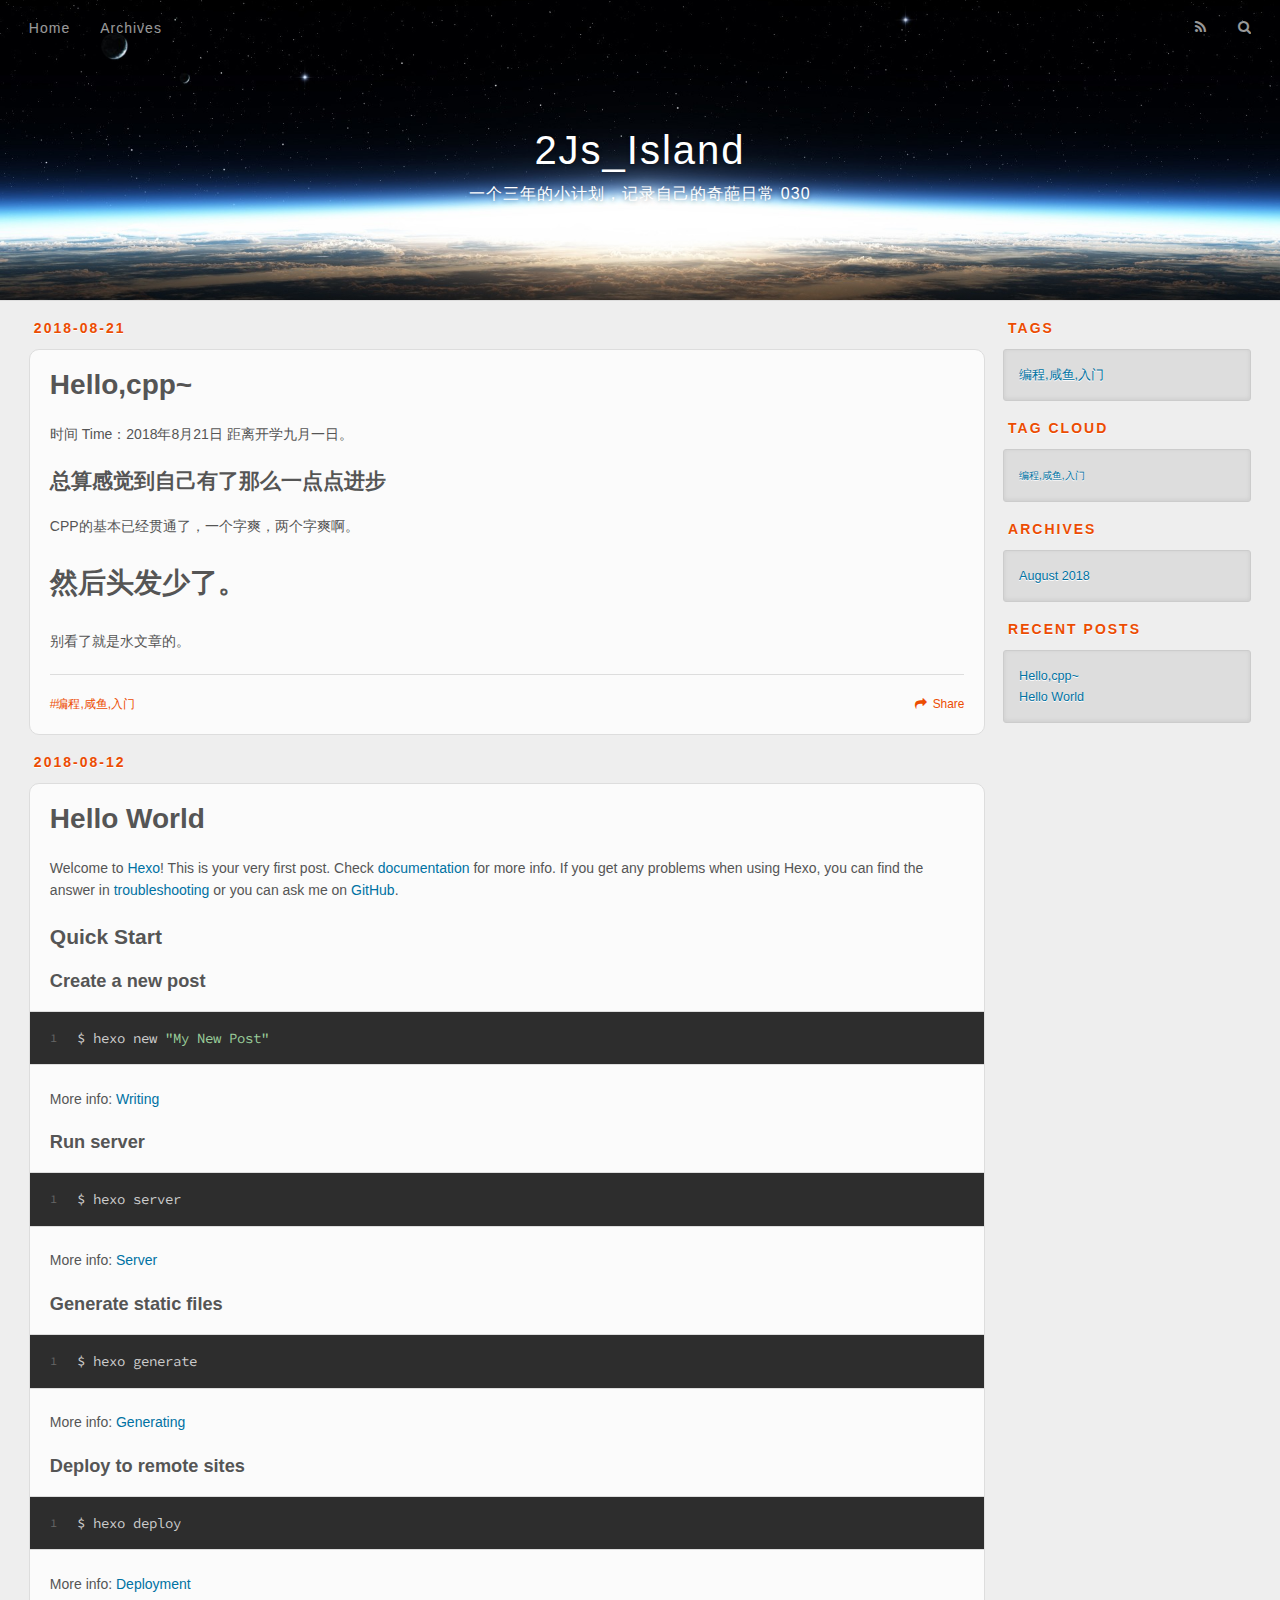
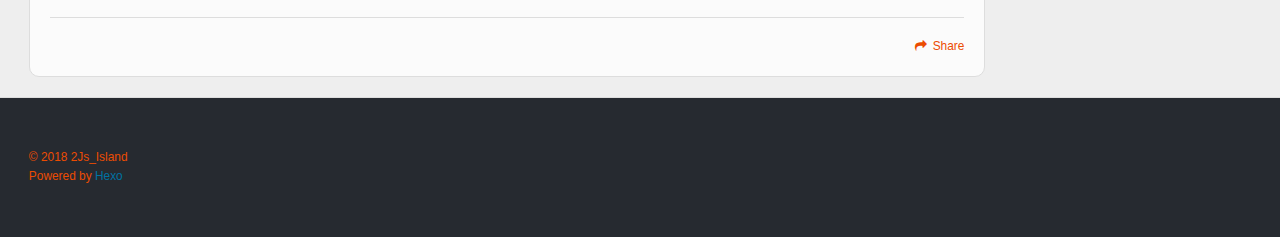
==== index.html @ c55bf6e2 "Site updated: 2018-08-21 17:06:09" ====
<!DOCTYPE html>
<html>
<head>
  <meta charset="utf-8">
  

  
  <title>2Js_Island</title>
  <meta name="viewport" content="width=device-width, initial-scale=1, maximum-scale=1">
  <meta name="description" content="2Js_Island 三年作死的小计划，及记录生活给生活加点料。">
<meta name="keywords" content="2Js_Island">
<meta property="og:type" content="website">
<meta property="og:title" content="2Js_Island">
<meta property="og:url" content="https://tdsoc2002.github.io/index.html">
<meta property="og:site_name" content="2Js_Island">
<meta property="og:description" content="2Js_Island 三年作死的小计划，及记录生活给生活加点料。">
<meta property="og:locale" content="zh-Hans">
<meta name="twitter:card" content="summary">
<meta name="twitter:title" content="2Js_Island">
<meta name="twitter:description" content="2Js_Island 三年作死的小计划，及记录生活给生活加点料。">
  
    <link rel="alternate" href="/atom.xml" title="2Js_Island" type="application/atom+xml">
  
  
    <link rel="icon" href="/favicon.png">
  
  
    <link href="//fonts.googleapis.com/css?family=Source+Code+Pro" rel="stylesheet" type="text/css">
  
  <link rel="stylesheet" href="/css/style.css">
</head>

<body>
  <div id="container">
    <div id="wrap">
      <header id="header">
  <div id="banner"></div>
  <div id="header-outer" class="outer">
    <div id="header-title" class="inner">
      <h1 id="logo-wrap">
        <a href="/" id="logo">2Js_Island</a>
      </h1>
      
        <h2 id="subtitle-wrap">
          <a href="/" id="subtitle">一个三年的小计划，记录自己的奇葩日常 030</a>
        </h2>
      
    </div>
    <div id="header-inner" class="inner">
      <nav id="main-nav">
        <a id="main-nav-toggle" class="nav-icon"></a>
        
          <a class="main-nav-link" href="/">Home</a>
        
          <a class="main-nav-link" href="/archives">Archives</a>
        
      </nav>
      <nav id="sub-nav">
        
          <a id="nav-rss-link" class="nav-icon" href="/atom.xml" title="RSS Feed"></a>
        
        <a id="nav-search-btn" class="nav-icon" title="Search"></a>
      </nav>
      <div id="search-form-wrap">
        <form action="//google.com/search" method="get" accept-charset="UTF-8" class="search-form"><input type="search" name="q" class="search-form-input" placeholder="Search"><button type="submit" class="search-form-submit">&#xF002;</button><input type="hidden" name="sitesearch" value="https://tdsoc2002.github.io"></form>
      </div>
    </div>
  </div>
</header>
      <div class="outer">
        <section id="main">
  
    <article id="post-hello-cpp" class="article article-type-post" itemscope itemprop="blogPost">
  <div class="article-meta">
    <a href="/2018/08/21/hello-cpp/" class="article-date">
  <time datetime="2018-08-21T08:49:57.000Z" itemprop="datePublished">2018-08-21</time>
</a>
    
  </div>
  <div class="article-inner">
    
    
      <header class="article-header">
        
  
    <h1 itemprop="name">
      <a class="article-title" href="/2018/08/21/hello-cpp/">Hello,cpp~</a>
    </h1>
  

      </header>
    
    <div class="article-entry" itemprop="articleBody">
      
        <p>时间 Time：2018年8月21日 距离开学九月一日。</p>
<h2 id="总算感觉到自己有了那么一点点进步"><a href="#总算感觉到自己有了那么一点点进步" class="headerlink" title="总算感觉到自己有了那么一点点进步"></a>总算感觉到自己有了那么一点点进步</h2><p>CPP的基本已经贯通了，一个字爽，两个字爽啊。</p>
<h1 id="然后头发少了。"><a href="#然后头发少了。" class="headerlink" title="然后头发少了。"></a>然后头发少了。</h1><p>别看了就是水文章的。</p>

      
    </div>
    <footer class="article-footer">
      <a data-url="https://tdsoc2002.github.io/2018/08/21/hello-cpp/" data-id="cjl3hinru00003wudzntj3egu" class="article-share-link">Share</a>
      
      
  <ul class="article-tag-list"><li class="article-tag-list-item"><a class="article-tag-list-link" href="/tags/编程-咸鱼-入门/">编程,咸鱼,入门</a></li></ul>

    </footer>
  </div>
  
</article>


  
    <article id="post-hello-world" class="article article-type-post" itemscope itemprop="blogPost">
  <div class="article-meta">
    <a href="/2018/08/12/hello-world/" class="article-date">
  <time datetime="2018-08-12T12:50:34.390Z" itemprop="datePublished">2018-08-12</time>
</a>
    
  </div>
  <div class="article-inner">
    
    
      <header class="article-header">
        
  
    <h1 itemprop="name">
      <a class="article-title" href="/2018/08/12/hello-world/">Hello World</a>
    </h1>
  

      </header>
    
    <div class="article-entry" itemprop="articleBody">
      
        <p>Welcome to <a href="https://hexo.io/" target="_blank" rel="noopener">Hexo</a>! This is your very first post. Check <a href="https://hexo.io/docs/" target="_blank" rel="noopener">documentation</a> for more info. If you get any problems when using Hexo, you can find the answer in <a href="https://hexo.io/docs/troubleshooting.html" target="_blank" rel="noopener">troubleshooting</a> or you can ask me on <a href="https://github.com/hexojs/hexo/issues" target="_blank" rel="noopener">GitHub</a>.</p>
<h2 id="Quick-Start"><a href="#Quick-Start" class="headerlink" title="Quick Start"></a>Quick Start</h2><h3 id="Create-a-new-post"><a href="#Create-a-new-post" class="headerlink" title="Create a new post"></a>Create a new post</h3><figure class="highlight bash"><table><tr><td class="gutter"><pre><span class="line">1</span><br></pre></td><td class="code"><pre><span class="line">$ hexo new <span class="string">"My New Post"</span></span><br></pre></td></tr></table></figure>
<p>More info: <a href="https://hexo.io/docs/writing.html" target="_blank" rel="noopener">Writing</a></p>
<h3 id="Run-server"><a href="#Run-server" class="headerlink" title="Run server"></a>Run server</h3><figure class="highlight bash"><table><tr><td class="gutter"><pre><span class="line">1</span><br></pre></td><td class="code"><pre><span class="line">$ hexo server</span><br></pre></td></tr></table></figure>
<p>More info: <a href="https://hexo.io/docs/server.html" target="_blank" rel="noopener">Server</a></p>
<h3 id="Generate-static-files"><a href="#Generate-static-files" class="headerlink" title="Generate static files"></a>Generate static files</h3><figure class="highlight bash"><table><tr><td class="gutter"><pre><span class="line">1</span><br></pre></td><td class="code"><pre><span class="line">$ hexo generate</span><br></pre></td></tr></table></figure>
<p>More info: <a href="https://hexo.io/docs/generating.html" target="_blank" rel="noopener">Generating</a></p>
<h3 id="Deploy-to-remote-sites"><a href="#Deploy-to-remote-sites" class="headerlink" title="Deploy to remote sites"></a>Deploy to remote sites</h3><figure class="highlight bash"><table><tr><td class="gutter"><pre><span class="line">1</span><br></pre></td><td class="code"><pre><span class="line">$ hexo deploy</span><br></pre></td></tr></table></figure>
<p>More info: <a href="https://hexo.io/docs/deployment.html" target="_blank" rel="noopener">Deployment</a></p>

      
    </div>
    <footer class="article-footer">
      <a data-url="https://tdsoc2002.github.io/2018/08/12/hello-world/" data-id="cjl3hinry00013wud9s8lfgpf" class="article-share-link">Share</a>
      
      
    </footer>
  </div>
  
</article>


  


</section>
        
          <aside id="sidebar">
  
    

  
    
  <div class="widget-wrap">
    <h3 class="widget-title">Tags</h3>
    <div class="widget">
      <ul class="tag-list"><li class="tag-list-item"><a class="tag-list-link" href="/tags/编程-咸鱼-入门/">编程,咸鱼,入门</a></li></ul>
    </div>
  </div>


  
    
  <div class="widget-wrap">
    <h3 class="widget-title">Tag Cloud</h3>
    <div class="widget tagcloud">
      <a href="/tags/编程-咸鱼-入门/" style="font-size: 10px;">编程,咸鱼,入门</a>
    </div>
  </div>

  
    
  <div class="widget-wrap">
    <h3 class="widget-title">Archives</h3>
    <div class="widget">
      <ul class="archive-list"><li class="archive-list-item"><a class="archive-list-link" href="/archives/2018/08/">August 2018</a></li></ul>
    </div>
  </div>


  
    
  <div class="widget-wrap">
    <h3 class="widget-title">Recent Posts</h3>
    <div class="widget">
      <ul>
        
          <li>
            <a href="/2018/08/21/hello-cpp/">Hello,cpp~</a>
          </li>
        
          <li>
            <a href="/2018/08/12/hello-world/">Hello World</a>
          </li>
        
      </ul>
    </div>
  </div>

  
</aside>
        
      </div>
      <footer id="footer">
  
  <div class="outer">
    <div id="footer-info" class="inner">
      &copy; 2018 2Js_Island<br>
      Powered by <a href="http://hexo.io/" target="_blank">Hexo</a>
    </div>
  </div>
</footer>
    </div>
    <nav id="mobile-nav">
  
    <a href="/" class="mobile-nav-link">Home</a>
  
    <a href="/archives" class="mobile-nav-link">Archives</a>
  
</nav>
    

<script src="//ajax.googleapis.com/ajax/libs/jquery/2.0.3/jquery.min.js"></script>


  <link rel="stylesheet" href="/fancybox/jquery.fancybox.css">
  <script src="/fancybox/jquery.fancybox.pack.js"></script>


<script src="/js/script.js"></script>



  </div>
</body>
</html>
---- css/style.css ----
body {
  width: 100%;
}
body:before,
body:after {
  content: "";
  display: table;
}
body:after {
  clear: both;
}
html,
body,
div,
span,
applet,
object,
iframe,
h1,
h2,
h3,
h4,
h5,
h6,
p,
blockquote,
pre,
a,
abbr,
acronym,
address,
big,
cite,
code,
del,
dfn,
em,
img,
ins,
kbd,
q,
s,
samp,
small,
strike,
strong,
sub,
sup,
tt,
var,
dl,
dt,
dd,
ol,
ul,
li,
fieldset,
form,
label,
legend,
table,
caption,
tbody,
tfoot,
thead,
tr,
th,
td {
  margin: 0;
  padding: 0;
  border: 0;
  outline: 0;
  font-weight: inherit;
  font-style: inherit;
  font-family: inherit;
  font-size: 100%;
  vertical-align: baseline;
}
body {
  line-height: 1;
  color: #000;
  background: #fff;
}
ol,
ul {
  list-style: none;
}
table {
  border-collapse: separate;
  border-spacing: 0;
  vertical-align: middle;
}
caption,
th,
td {
  text-align: left;
  font-weight: normal;
  vertical-align: middle;
}
a img {
  border: none;
}
input,
button {
  margin: 0;
  padding: 0;
}
input::-moz-focus-inner,
button::-moz-focus-inner {
  border: 0;
  padding: 0;
}
@font-face {
  font-family: FontAwesome;
  font-style: normal;
  font-weight: normal;
  src: url("fonts/fontawesome-webfont.eot?v=#4.0.3");
  src: url("fonts/fontawesome-webfont.eot?#iefix&v=#4.0.3") format("embedded-opentype"), url("fonts/fontawesome-webfont.woff?v=#4.0.3") format("woff"), url("fonts/fontawesome-webfont.ttf?v=#4.0.3") format("truetype"), url("fonts/fontawesome-webfont.svg#fontawesomeregular?v=#4.0.3") format("svg");
}
html,
body,
#container {
  height: 100%;
}
body {
  background: #eee;
  font: 14px -apple-system, BlinkMacSystemFont, "Segoe UI", "Roboto", "Oxygen", "Ubuntu", "Cantarell", "Fira Sans", "Droid Sans", "Helvetica Neue", sans-serif;
  -webkit-text-size-adjust: 100%;
}
.outer {
  max-width: 1420px;
  margin: 0 auto;
  padding: 0 20px;
}
.outer:before,
.outer:after {
  content: "";
  display: table;
}
.outer:after {
  clear: both;
}
.inner {
  display: inline;
  float: left;
  width: 98.57142857142858%;
  margin: 0 0.714285714285714%;
}
.left,
.alignleft {
  float: left;
}
.right,
.alignright {
  float: right;
}
.clear {
  clear: both;
}
#container {
  position: relative;
}
.mobile-nav-on {
  overflow: hidden;
}
#wrap {
  height: 100%;
  width: 100%;
  position: absolute;
  top: 0;
  left: 0;
  -webkit-transition: 0.2s ease-out;
  -moz-transition: 0.2s ease-out;
  -ms-transition: 0.2s ease-out;
  transition: 0.2s ease-out;
  z-index: 1;
  background: #eee;
}
.mobile-nav-on #wrap {
  left: 280px;
}
@media screen and (min-width: 768px) {
  #main {
    display: inline;
    float: left;
    width: 77.14285714285715%;
    margin: 0 0.714285714285714%;
  }
}
.article-date,
.article-category-link,
.archive-year,
.widget-title {
  text-decoration: none;
  text-transform: uppercase;
  letter-spacing: 2px;
  color: #ec4c02;
  margin-bottom: 1em;
  margin-left: 5px;
  line-height: 1em;
  text-shadow: 0 1px #fff;
  font-weight: bold;
}
.article-inner,
.archive-article-inner {
  background: #fbfbfb;
/*box-shadow: 1px 2px 3px #ddd*/
  border: 1px solid #ddd;
  border-radius: 10px;
}
.article-entry h1,
.widget h1 {
  font-size: 2em;
}
.article-entry h2,
.widget h2 {
  font-size: 1.5em;
}
.article-entry h3,
.widget h3 {
  font-size: 1.3em;
}
.article-entry h4,
.widget h4 {
  font-size: 1.2em;
}
.article-entry h5,
.widget h5 {
  font-size: 1em;
}
.article-entry h6,
.widget h6 {
  font-size: 1em;
  color: #ec4c02;
}
.article-entry hr,
.widget hr {
  border: 1px dashed #ddd;
}
.article-entry strong,
.widget strong {
  font-weight: bold;
}
.article-entry em,
.widget em,
.article-entry cite,
.widget cite {
  font-style: italic;
}
.article-entry sup,
.widget sup,
.article-entry sub,
.widget sub {
  font-size: 0.75em;
  line-height: 0;
  position: relative;
  vertical-align: baseline;
}
.article-entry sup,
.widget sup {
  top: -0.5em;
}
.article-entry sub,
.widget sub {
  bottom: -0.2em;
}
.article-entry small,
.widget small {
  font-size: 0.85em;
}
.article-entry acronym,
.widget acronym,
.article-entry abbr,
.widget abbr {
  border-bottom: 1px dotted;
}
.article-entry ul,
.widget ul,
.article-entry ol,
.widget ol,
.article-entry dl,
.widget dl {
  margin: 0 20px;
  line-height: 1.6em;
}
.article-entry ul ul,
.widget ul ul,
.article-entry ol ul,
.widget ol ul,
.article-entry ul ol,
.widget ul ol,
.article-entry ol ol,
.widget ol ol {
  margin-top: 0;
  margin-bottom: 0;
}
.article-entry ul,
.widget ul {
  list-style: disc;
}
.article-entry ol,
.widget ol {
  list-style: decimal;
}
.article-entry dt,
.widget dt {
  font-weight: bold;
}
#header {
  height: 300px;
  position: relative;
  border-bottom: 1px solid #ddd;
}
#header:before,
#header:after {
  content: "";
  position: absolute;
  left: 0;
  right: 0;
  height: 40px;
}
#header:before {
  top: 0;
  background: -webkit-linear-gradient(rgba(0,0,0,0.2), transparent);
  background: -moz-linear-gradient(rgba(0,0,0,0.2), transparent);
  background: -ms-linear-gradient(rgba(0,0,0,0.2), transparent);
  background: linear-gradient(rgba(0,0,0,0.2), transparent);
}
#header:after {
  bottom: 0;
  background: -webkit-linear-gradient(transparent, rgba(0,0,0,0.2));
  background: -moz-linear-gradient(transparent, rgba(0,0,0,0.2));
  background: -ms-linear-gradient(transparent, rgba(0,0,0,0.2));
  background: linear-gradient(transparent, rgba(0,0,0,0.2));
}
#header-outer {
  height: 100%;
  position: relative;
}
#header-inner {
  position: relative;
  overflow: hidden;
}
#banner {
  position: absolute;
  top: 0;
  left: 0;
  width: 100%;
  height: 100%;
  background: url("images/banner.jpg") center #000;
  -webkit-background-size: cover;
  -moz-background-size: cover;
  background-size: cover;
  z-index: -1;
}
#header-title {
  text-align: center;
  height: 40px;
  position: absolute;
  top: 50%;
  left: 0;
  margin-top: -20px;
}
#logo,
#subtitle {
  text-decoration: none;
  color: #fff;
  font-weight: 300;
  text-shadow: 0 1px 4px rgba(0,0,0,0.3);
}
#logo {
  font-size: 40px;
  line-height: 40px;
  letter-spacing: 2px;
}
#subtitle {
  font-size: 16px;
  line-height: 16px;
  letter-spacing: 1px;
}
#subtitle-wrap {
  margin-top: 16px;
}
#main-nav {
  float: left;
  margin-left: -15px;
}
.nav-icon,
.main-nav-link {
  float: left;
  color: #fff;
  opacity: 0.6;
  text-decoration: none;
  text-shadow: 0 1px rgba(0,0,0,0.2);
  -webkit-transition: opacity 0.2s;
  -moz-transition: opacity 0.2s;
  -ms-transition: opacity 0.2s;
  transition: opacity 0.2s;
  display: block;
  padding: 20px 15px;
}
.nav-icon:hover,
.main-nav-link:hover {
  opacity: 1;
}
.nav-icon {
  font-family: FontAwesome;
  text-align: center;
  font-size: 14px;
  width: 14px;
  height: 14px;
  padding: 20px 15px;
  position: relative;
  cursor: pointer;
}
.main-nav-link {
  font-weight: 300;
  letter-spacing: 1px;
}
@media screen and (max-width: 479px) {
  .main-nav-link {
    display: none;
  }
}
#main-nav-toggle {
  display: none;
}
#main-nav-toggle:before {
  content: "\f0c9";
}
@media screen and (max-width: 479px) {
  #main-nav-toggle {
    display: block;
  }
}
#sub-nav {
  float: right;
  margin-right: -15px;
}
#nav-rss-link:before {
  content: "\f09e";
}
#nav-search-btn:before {
  content: "\f002";
}
#search-form-wrap {
  position: absolute;
  top: 15px;
  width: 150px;
  height: 30px;
  right: -150px;
  opacity: 0;
  -webkit-transition: 0.2s ease-out;
  -moz-transition: 0.2s ease-out;
  -ms-transition: 0.2s ease-out;
  transition: 0.2s ease-out;
}
#search-form-wrap.on {
  opacity: 1;
  right: 0;
}
@media screen and (max-width: 479px) {
  #search-form-wrap {
    width: 100%;
    right: -100%;
  }
}
.search-form {
  position: absolute;
  top: 0;
  left: 0;
  right: 0;
  background: #fff;
  padding: 5px 15px;
  border-radius: 15px;
  -webkit-box-shadow: 0 0 10px rgba(0,0,0,0.3);
  box-shadow: 0 0 10px rgba(0,0,0,0.3);
}
.search-form-input {
  border: none;
  background: none;
  color: #555;
  width: 100%;
  font: 13px -apple-system, BlinkMacSystemFont, "Segoe UI", "Roboto", "Oxygen", "Ubuntu", "Cantarell", "Fira Sans", "Droid Sans", "Helvetica Neue", sans-serif;
  outline: none;
}
.search-form-input::-webkit-search-results-decoration,
.search-form-input::-webkit-search-cancel-button {
  -webkit-appearance: none;
}
.search-form-submit {
  position: absolute;
  top: 50%;
  right: 10px;
  margin-top: -7px;
  font: 13px FontAwesome;
  border: none;
  background: none;
  color: #bbb;
  cursor: pointer;
}
.search-form-submit:hover,
.search-form-submit:focus {
  color: #777;
}
.article {
  margin: 20px 0;
}
.article-inner {
  overflow: hidden;
}
.article-meta:before,
.article-meta:after {
  content: "";
  display: table;
}
.article-meta:after {
  clear: both;
}
.article-date {
  float: left;
}
.article-category {
  float: left;
  line-height: 1em;
  color: #ccc;
  text-shadow: 0 1px #fff;
  margin-left: 8px;
}
.article-category:before {
  content: "\2022";
}
.article-category-link {
  margin: 0 12px 1em;
}
.article-header {
  padding: 20px 20px 0;
}
.article-title {
  text-decoration: none;
  font-size: 2em;
  font-weight: bold;
  color: #555;
  line-height: 1.1em;
  -webkit-transition: color 0.2s;
  -moz-transition: color 0.2s;
  -ms-transition: color 0.2s;
  transition: color 0.2s;
}
a.article-title:hover {
  color: #0072a3;
}
.article-entry {
  color: #555;
  padding: 0 20px;
}
.article-entry:before,
.article-entry:after {
  content: "";
  display: table;
}
.article-entry:after {
  clear: both;
}
.article-entry p,
.article-entry table {
  line-height: 1.6em;
  margin: 1.6em 0;
}
.article-entry h1,
.article-entry h2,
.article-entry h3,
.article-entry h4,
.article-entry h5,
.article-entry h6 {
  font-weight: bold;
}
.article-entry h1,
.article-entry h2,
.article-entry h3,
.article-entry h4,
.article-entry h5,
.article-entry h6 {
  line-height: 1.1em;
  margin: 1.1em 0;
}
.article-entry a {
  color: #0072a3;
  text-decoration: none;
}
.article-entry a:hover {
  text-decoration: underline;
}
.article-entry ul,
.article-entry ol,
.article-entry dl {
  margin-top: 1.6em;
  margin-bottom: 1.6em;
}
.article-entry img,
.article-entry video {
  max-width: 100%;
  height: auto;
  display: block;
  margin: auto;
}
.article-entry iframe {
  border: none;
}
.article-entry table {
  width: 100%;
  border-collapse: collapse;
  border-spacing: 0;
}
.article-entry th {
  font-weight: bold;
  border-bottom: 3px solid #ddd;
  padding-bottom: 0.5em;
}
.article-entry td {
  border-bottom: 1px solid #ddd;
  padding: 10px 0;
}
.article-entry blockquote {
  font-family: Georgia, "Times New Roman", serif;
  font-size: 1.4em;
  margin: 1.6em 20px;
  text-align: center;
}
.article-entry blockquote footer {
  font-size: 14px;
  margin: 1.6em 0;
  font-family: -apple-system, BlinkMacSystemFont, "Segoe UI", "Roboto", "Oxygen", "Ubuntu", "Cantarell", "Fira Sans", "Droid Sans", "Helvetica Neue", sans-serif;
}
.article-entry blockquote footer cite:before {
  content: "—";
  padding: 0 0.5em;
}
.article-entry .pullquote {
  text-align: left;
  width: 45%;
  margin: 0;
}
.article-entry .pullquote.left {
  margin-left: 0.5em;
  margin-right: 1em;
}
.article-entry .pullquote.right {
  margin-right: 0.5em;
  margin-left: 1em;
}
.article-entry .caption {
  color: #ec4c02;
  display: block;
  font-size: 0.9em;
  margin-top: 0.5em;
  position: relative;
  text-align: center;
}
.article-entry .video-container {
  position: relative;
  padding-top: 56.25%;
  height: 0;
  overflow: hidden;
}
.article-entry .video-container iframe,
.article-entry .video-container object,
.article-entry .video-container embed {
  position: absolute;
  top: 0;
  left: 0;
  width: 100%;
  height: 100%;
  margin-top: 0;
}
.article-more-link a {
  display: inline-block;
  line-height: 1em;
  padding: 6px 15px;
  border-radius: 15px;
  background: #eee;
  color: #ec4c02;
  text-shadow: 0 1px #fff;
  text-decoration: none;
}
.article-more-link a:hover {
  background: #0072a3;
  color: #fff;
  text-decoration: none;
  text-shadow: 0 1px #005b82;
}
.article-footer {
  font-size: 0.85em;
  line-height: 1.6em;
  border-top: 1px solid #ddd;
  padding-top: 1.6em;
  margin: 0 20px 20px;
}
.article-footer:before,
.article-footer:after {
  content: "";
  display: table;
}
.article-footer:after {
  clear: both;
}
.article-footer a {
  color: #ec4c02;
  text-decoration: none;
}
.article-footer a:hover {
  color: #555;
}
.article-tag-list-item {
  float: left;
  margin-right: 10px;
}
.article-tag-list-link:before {
  content: "#";
}
.article-comment-link {
  float: right;
}
.article-comment-link:before {
  content: "\f075";
  font-family: FontAwesome;
  padding-right: 8px;
}
.article-share-link {
  cursor: pointer;
  float: right;
  margin-left: 20px;
}
.article-share-link:before {
  content: "\f064";
  font-family: FontAwesome;
  padding-right: 6px;
}
#article-nav {
  position: relative;
}
#article-nav:before,
#article-nav:after {
  content: "";
  display: table;
}
#article-nav:after {
  clear: both;
}
@media screen and (min-width: 768px) {
  #article-nav {
    margin: 20px 0;
  }
  #article-nav:before {
    width: 8px;
    height: 8px;
    position: absolute;
    top: 50%;
    left: 50%;
    margin-top: -4px;
    margin-left: -4px;
    content: "";
    border-radius: 50%;
    background: #ddd;
    -webkit-box-shadow: 0 1px 2px #fff;
    box-shadow: 0 1px 2px #fff;
  }
}
.article-nav-link-wrap {
  text-decoration: none;
  text-shadow: 0 1px #fff;
  color: #ec4c02;
  -webkit-box-sizing: border-box;
  -moz-box-sizing: border-box;
  box-sizing: border-box;
  margin-top: 20px;
  text-align: center;
  display: block;
}
.article-nav-link-wrap:hover {
  color: #555;
}
@media screen and (min-width: 768px) {
  .article-nav-link-wrap {
    width: 50%;
    margin-top: 0;
  }
}
@media screen and (min-width: 768px) {
  #article-nav-newer {
    float: left;
    text-align: right;
    padding-right: 20px;
  }
}
@media screen and (min-width: 768px) {
  #article-nav-older {
    float: right;
    text-align: left;
    padding-left: 20px;
  }
}
.article-nav-caption {
  text-transform: uppercase;
  letter-spacing: 2px;
  color: #ddd;
  line-height: 1em;
  font-weight: bold;
}
#article-nav-newer .article-nav-caption {
  margin-right: -2px;
}
.article-nav-title {
  font-size: 0.85em;
  line-height: 1.6em;
  margin-top: 0.5em;
}
.article-share-box {
  position: absolute;
  display: none;
  background: #fff;
  -webkit-box-shadow: 1px 2px 10px rgba(0,0,0,0.2);
  box-shadow: 1px 2px 10px rgba(0,0,0,0.2);
  border-radius: 3px;
  margin-left: -145px;
  overflow: hidden;
  z-index: 1;
}
.article-share-box.on {
  display: block;
}
.article-share-input {
  width: 100%;
  background: none;
  -webkit-box-sizing: border-box;
  -moz-box-sizing: border-box;
  box-sizing: border-box;
  font: 14px -apple-system, BlinkMacSystemFont, "Segoe UI", "Roboto", "Oxygen", "Ubuntu", "Cantarell", "Fira Sans", "Droid Sans", "Helvetica Neue", sans-serif;
  padding: 0 15px;
  color: #555;
  outline: none;
  border: 1px solid #ddd;
  border-radius: 3px 3px 0 0;
  height: 36px;
  line-height: 36px;
}
.article-share-links {
  background: #eee;
}
.article-share-links:before,
.article-share-links:after {
  content: "";
  display: table;
}
.article-share-links:after {
  clear: both;
}
.article-share-twitter,
.article-share-facebook,
.article-share-pinterest,
.article-share-google {
  width: 50px;
  height: 36px;
  display: block;
  float: left;
  position: relative;
  color: #999;
  text-shadow: 0 1px #fff;
}
.article-share-twitter:before,
.article-share-facebook:before,
.article-share-pinterest:before,
.article-share-google:before {
  font-size: 20px;
  font-family: FontAwesome;
  width: 20px;
  height: 20px;
  position: absolute;
  top: 50%;
  left: 50%;
  margin-top: -10px;
  margin-left: -10px;
  text-align: center;
}
.article-share-twitter:hover,
.article-share-facebook:hover,
.article-share-pinterest:hover,
.article-share-google:hover {
  color: #fff;
}
.article-share-twitter:before {
  content: "\f099";
}
.article-share-twitter:hover {
  background: #00aced;
  text-shadow: 0 1px #008abe;
}
.article-share-facebook:before {
  content: "\f09a";
}
.article-share-facebook:hover {
  background: #3b5998;
  text-shadow: 0 1px #2f477a;
}
.article-share-pinterest:before {
  content: "\f0d2";
}
.article-share-pinterest:hover {
  background: #cb2027;
  text-shadow: 0 1px #a21a1f;
}
.article-share-google:before {
  content: "\f0d5";
}
.article-share-google:hover {
  background: #dd4b39;
  text-shadow: 0 1px #be3221;
}
.article-gallery {
  background: #000;
  position: relative;
}
.article-gallery-photos {
  position: relative;
  overflow: hidden;
}
.article-gallery-img {
  display: none;
  max-width: 100%;
}
.article-gallery-img:first-child {
  display: block;
}
.article-gallery-img.loaded {
  position: absolute;
  display: block;
}
.article-gallery-img img {
  display: block;
  max-width: 100%;
  margin: 0 auto;
}
#comments {
  background: #fff;
  -webkit-box-shadow: 1px 2px 3px #ddd;
  box-shadow: 1px 2px 3px #ddd;
  padding: 20px;
  border: 1px solid #ddd;
  border-radius: 3px;
  margin: 20px 0;
}
#comments a {
  color: #0072a3;
}
.archives-wrap {
  margin: 20px 0;
}
.archives:before,
.archives:after {
  content: "";
  display: table;
}
.archives:after {
  clear: both;
}
.archive-year-wrap {
  margin-bottom: 1em;
}
.archives {
  -webkit-column-gap: 10px;
  -moz-column-gap: 10px;
  column-gap: 10px;
}
@media screen and (min-width: 480px) and (max-width: 767px) {
  .archives {
    -webkit-column-count: 2;
    -moz-column-count: 2;
    column-count: 2;
  }
}
@media screen and (min-width: 768px) {
  .archives {
    -webkit-column-count: 3;
    -moz-column-count: 3;
    column-count: 3;
  }
}
.archive-article {
  -webkit-column-break-inside: avoid;
  page-break-inside: avoid;
  overflow: hidden;
  break-inside: avoid-column;
}
.archive-article-inner {
  padding: 10px;
  margin-bottom: 15px;
}
.archive-article-title {
  text-decoration: none;
  font-weight: bold;
  color: #555;
  -webkit-transition: color 0.2s;
  -moz-transition: color 0.2s;
  -ms-transition: color 0.2s;
  transition: color 0.2s;
  line-height: 1.6em;
}
.archive-article-title:hover {
  color: #0072a3;
}
.archive-article-footer {
  margin-top: 1em;
}
.archive-article-date {
  color: #ec4c02;
  text-decoration: none;
  font-size: 0.85em;
  line-height: 1em;
  margin-bottom: 0.5em;
  display: block;
}
#page-nav {
  margin: 20px auto;
  background: #fff;
  -webkit-box-shadow: 1px 2px 3px #ddd;
  box-shadow: 1px 2px 3px #ddd;
  border: 1px solid #ddd;
  border-radius: 3px;
  text-align: center;
  color: #ec4c02;
  overflow: hidden;
}
#page-nav:before,
#page-nav:after {
  content: "";
  display: table;
}
#page-nav:after {
  clear: both;
}
#page-nav a,
#page-nav span {
  padding: 10px 20px;
  line-height: 1;
  height: 2ex;
}
#page-nav a {
  color: #ec4c02;
  text-decoration: none;
}
#page-nav a:hover {
  background: #ec4c02;
  color: #fff;
}
#page-nav .prev {
  float: left;
}
#page-nav .next {
  float: right;
}
#page-nav .page-number {
  display: inline-block;
}
@media screen and (max-width: 479px) {
  #page-nav .page-number {
    display: none;
  }
}
#page-nav .current {
  color: #555;
  font-weight: bold;
}
#page-nav .space {
  color: #ddd;
}
#footer {
  background: #262a30;
  padding: 50px 0;
  border-top: 1px solid #ddd;
  color: #ec4c02;
}
#footer a {
  color: #0072a3;
  text-decoration: none;
}
#footer a:hover {
  text-decoration: underline;
}
#footer-info {
  line-height: 1.6em;
  font-size: 0.85em;
}
.article-entry pre,
.article-entry .highlight {
  background: #2d2d2d;
  margin: 0 -20px;
  padding: 15px 20px;
  border-style: solid;
  border-color: #ddd;
  border-width: 1px 0;
  overflow: auto;
  color: #ccc;
  line-height: 22.400000000000002px;
}
.article-entry .highlight .gutter pre,
.article-entry .gist .gist-file .gist-data .line-numbers {
  color: #666;
  font-size: 0.85em;
}
.article-entry pre,
.article-entry code {
  font-family: "Source Code Pro", Consolas, Monaco, Menlo, Consolas, monospace;
}
.article-entry code {
  background: #eee;
  text-shadow: 0 1px #fff;
  padding: 0 0.3em;
}
.article-entry pre code {
  background: none;
  text-shadow: none;
  padding: 0;
}
.article-entry .highlight pre {
  border: none;
  margin: 0;
  padding: 0;
}
.article-entry .highlight table {
  margin: 0;
  width: auto;
}
.article-entry .highlight td {
  border: none;
  padding: 0;
}
.article-entry .highlight figcaption {
  font-size: 0.85em;
  color: #999;
  line-height: 1em;
  margin-bottom: 1em;
}
.article-entry .highlight figcaption:before,
.article-entry .highlight figcaption:after {
  content: "";
  display: table;
}
.article-entry .highlight figcaption:after {
  clear: both;
}
.article-entry .highlight figcaption a {
  float: right;
}
.article-entry .highlight .gutter pre {
  text-align: right;
  padding-right: 20px;
}
.article-entry .highlight .line {
  height: 22.400000000000002px;
}
.article-entry .highlight .line.marked {
  background: #515151;
}
.article-entry .gist {
  margin: 0 -20px;
  border-style: solid;
  border-color: #ddd;
  border-width: 1px 0;
  background: #2d2d2d;
  padding: 15px 20px 15px 0;
}
.article-entry .gist .gist-file {
  border: none;
  font-family: "Source Code Pro", Consolas, Monaco, Menlo, Consolas, monospace;
  margin: 0;
}
.article-entry .gist .gist-file .gist-data {
  background: none;
  border: none;
}
.article-entry .gist .gist-file .gist-data .line-numbers {
  background: none;
  border: none;
  padding: 0 20px 0 0;
}
.article-entry .gist .gist-file .gist-data .line-data {
  padding: 0 !important;
}
.article-entry .gist .gist-file .highlight {
  margin: 0;
  padding: 0;
  border: none;
}
.article-entry .gist .gist-file .gist-meta {
  background: #2d2d2d;
  color: #999;
  font: 0.85em -apple-system, BlinkMacSystemFont, "Segoe UI", "Roboto", "Oxygen", "Ubuntu", "Cantarell", "Fira Sans", "Droid Sans", "Helvetica Neue", sans-serif;
  text-shadow: 0 0;
  padding: 0;
  margin-top: 1em;
  margin-left: 20px;
}
.article-entry .gist .gist-file .gist-meta a {
  color: #0072a3;
  font-weight: normal;
}
.article-entry .gist .gist-file .gist-meta a:hover {
  text-decoration: underline;
}
pre .comment,
pre .title {
  color: #999;
}
pre .variable,
pre .attribute,
pre .tag,
pre .regexp,
pre .ruby .constant,
pre .xml .tag .title,
pre .xml .pi,
pre .xml .doctype,
pre .html .doctype,
pre .css .id,
pre .css .class,
pre .css .pseudo {
  color: #f2777a;
}
pre .number,
pre .preprocessor,
pre .built_in,
pre .literal,
pre .params,
pre .constant {
  color: #f99157;
}
pre .class,
pre .ruby .class .title,
pre .css .rules .attribute {
  color: #9c9;
}
pre .string,
pre .value,
pre .inheritance,
pre .header,
pre .ruby .symbol,
pre .xml .cdata {
  color: #9c9;
}
pre .css .hexcolor {
  color: #6cc;
}
pre .function,
pre .python .decorator,
pre .python .title,
pre .ruby .function .title,
pre .ruby .title .keyword,
pre .perl .sub,
pre .javascript .title,
pre .coffeescript .title {
  color: #69c;
}
pre .keyword,
pre .javascript .function {
  color: #c9c;
}
@media screen and (max-width: 479px) {
  #mobile-nav {
    position: absolute;
    top: 0;
    left: 0;
    width: 280px;
    height: 100%;
    background: #191919;
    border-right: 1px solid #fff;
  }
}
@media screen and (max-width: 479px) {
  .mobile-nav-link {
    display: block;
    color: #ec4c02;
    text-decoration: none;
    padding: 15px 20px;
    font-weight: bold;
  }
  .mobile-nav-link:hover {
    color: #fff;
  }
}
@media screen and (min-width: 768px) {
  #sidebar {
    display: inline;
    float: left;
    width: 20%;
    margin: 0 0.714285714285714%;
  }
}
.widget-wrap {
  margin: 20px 0;
}
.widget {
  color: #777;
  text-shadow: 0 1px #fff;
  background: #ddd;
  -webkit-box-shadow: 0 -1px 4px #ccc inset;
  box-shadow: 0 -1px 4px #ccc inset;
  border: 1px solid #ccc;
  padding: 15px;
  border-radius: 3px;
}
.widget a {
  color: #0072a3;
  text-decoration: none;
}
.widget a:hover {
  text-decoration: underline;
}
.widget ul ul,
.widget ol ul,
.widget dl ul,
.widget ul ol,
.widget ol ol,
.widget dl ol,
.widget ul dl,
.widget ol dl,
.widget dl dl {
  margin-left: 15px;
  list-style: disc;
}
.widget {
  line-height: 1.6em;
  word-wrap: break-word;
  font-size: 0.9em;
}
.widget ul,
.widget ol {
  list-style: none;
  margin: 0;
}
.widget ul ul,
.widget ol ul,
.widget ul ol,
.widget ol ol {
  margin: 0 20px;
}
.widget ul ul,
.widget ol ul {
  list-style: disc;
}
.widget ul ol,
.widget ol ol {
  list-style: decimal;
}
.category-list-count,
.tag-list-count,
.archive-list-count {
  padding-left: 5px;
  color: #ec4c02;
  font-size: 0.85em;
}
.category-list-count:before,
.tag-list-count:before,
.archive-list-count:before {
  content: "(";
}
.category-list-count:after,
.tag-list-count:after,
.archive-list-count:after {
  content: ")";
}
.tagcloud a {
  margin-right: 5px;
  display: inline-block;
}
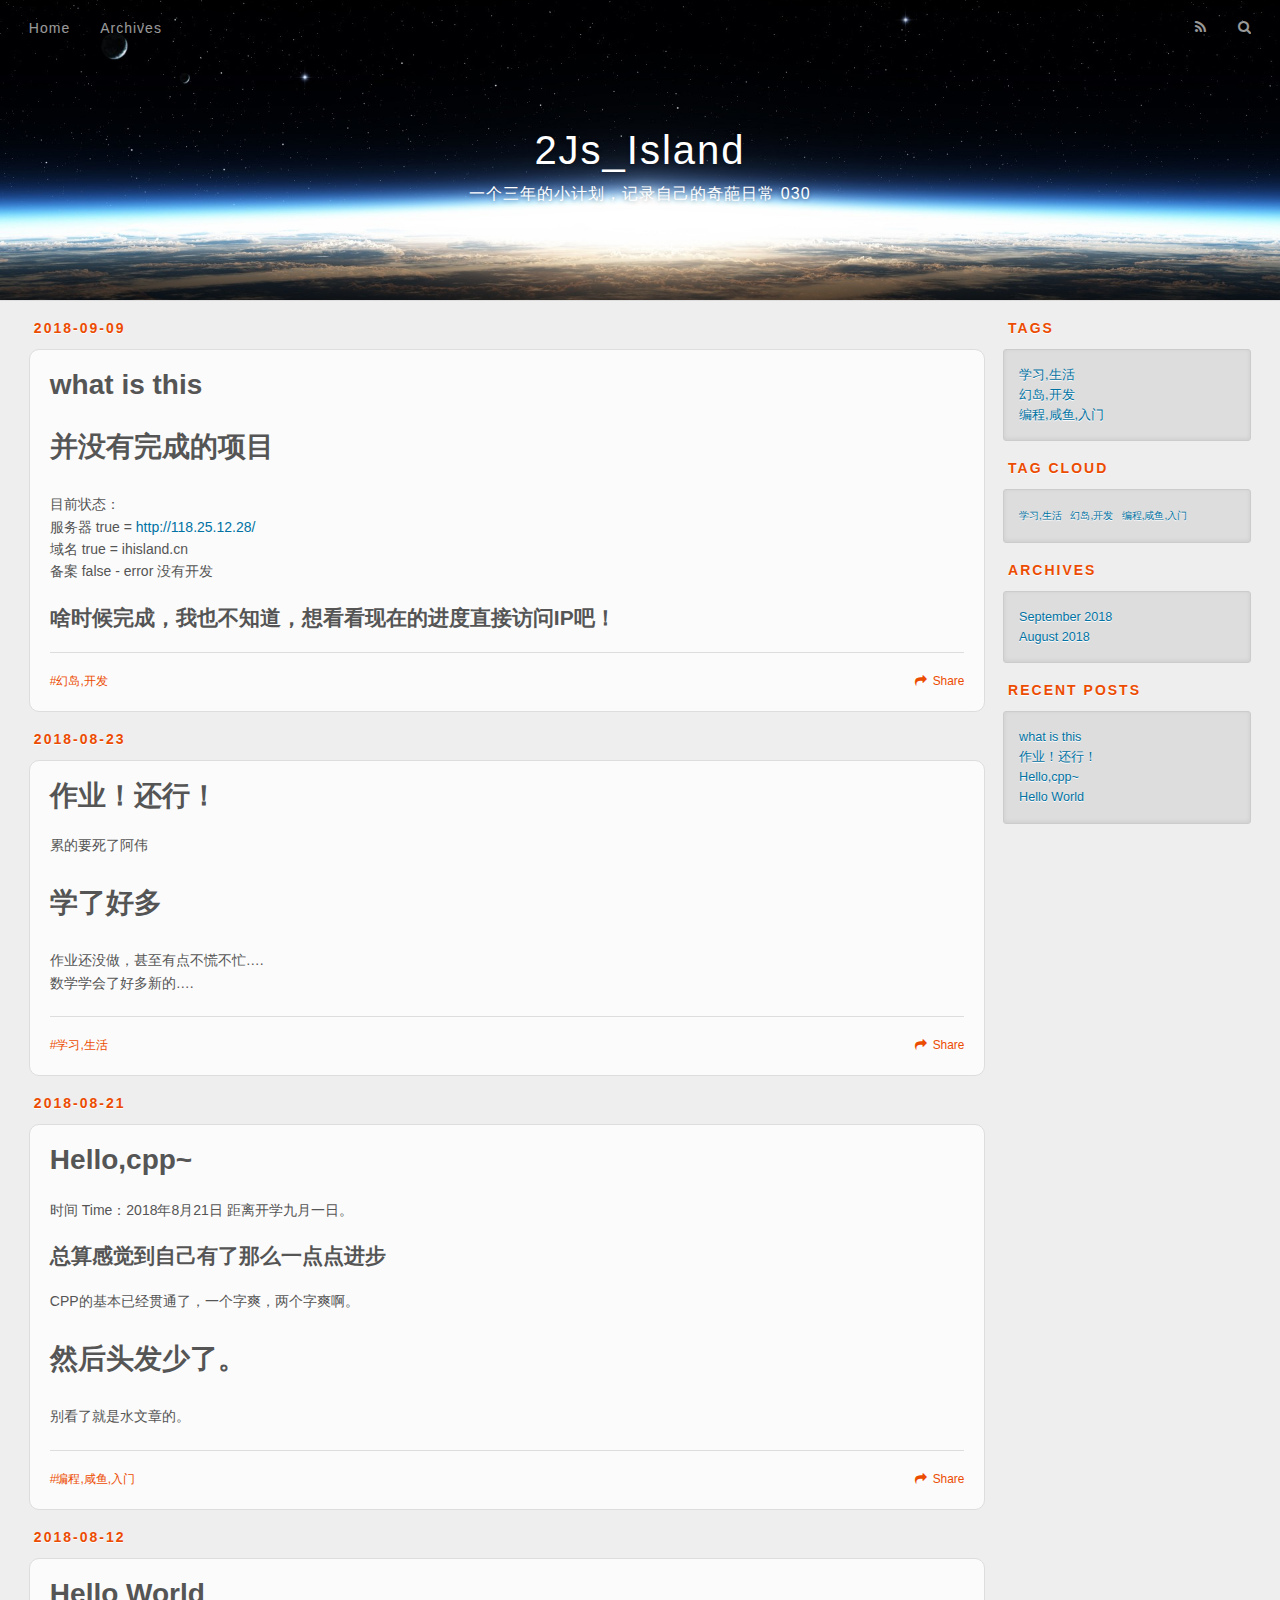
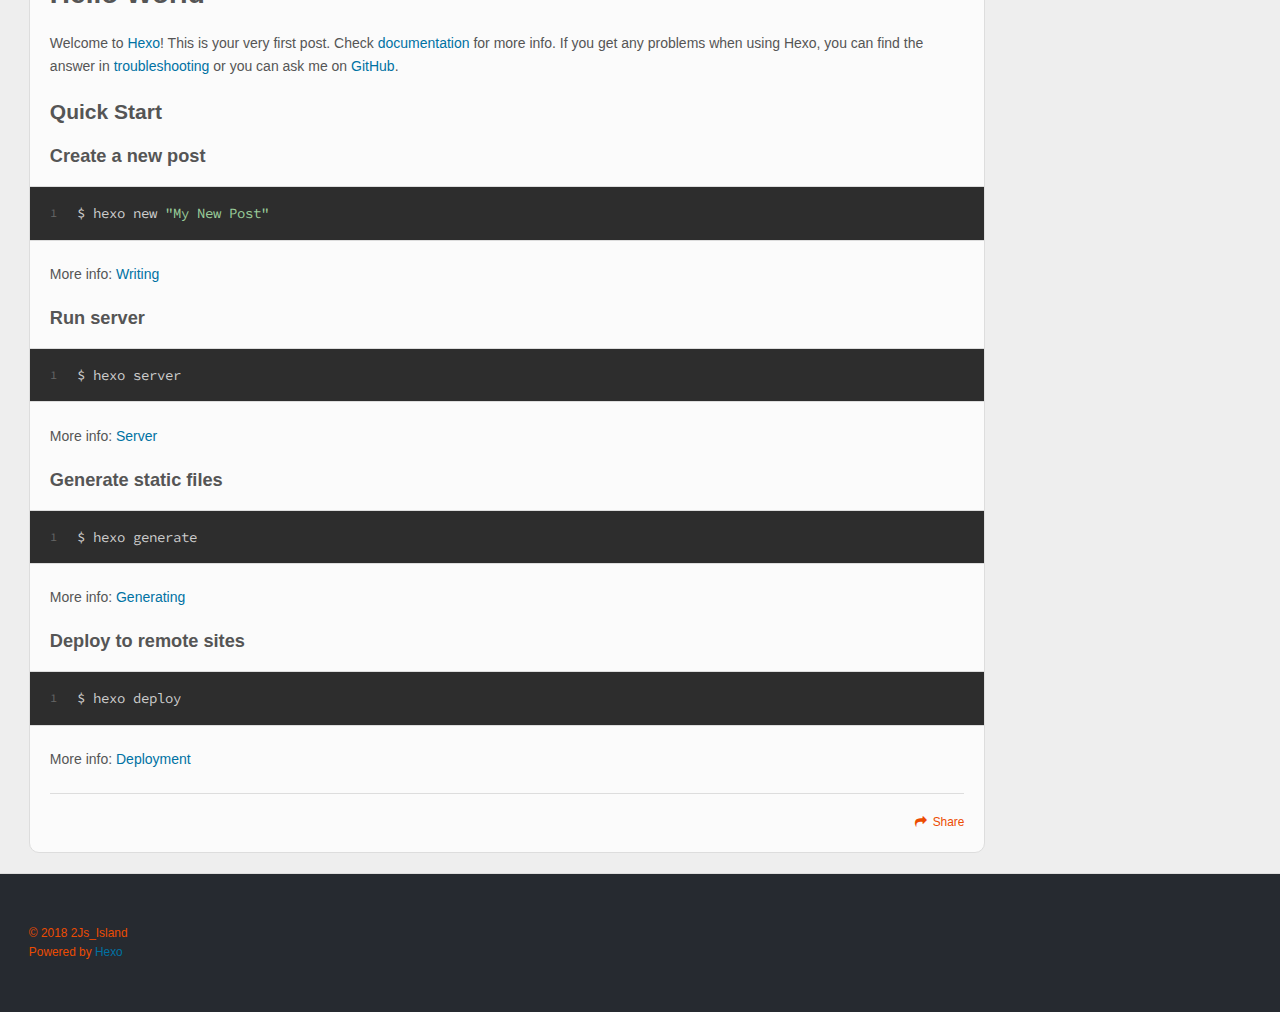
==== commit 02860a8e: "Site updated: 2018-09-09 10:07:16" ====
--- a/index.html
+++ b/index.html
@@ -70,6 +70,85 @@
       <div class="outer">
         <section id="main">
   
+    <article id="post-what-is-this" class="article article-type-post" itemscope itemprop="blogPost">
+  <div class="article-meta">
+    <a href="/2018/09/09/what-is-this/" class="article-date">
+  <time datetime="2018-09-09T02:05:08.000Z" itemprop="datePublished">2018-09-09</time>
+</a>
+    
+  </div>
+  <div class="article-inner">
+    
+    
+      <header class="article-header">
+        
+  
+    <h1 itemprop="name">
+      <a class="article-title" href="/2018/09/09/what-is-this/">what is this</a>
+    </h1>
+  
+
+      </header>
+    
+    <div class="article-entry" itemprop="articleBody">
+      
+        <h1 id="并没有完成的项目"><a href="#并没有完成的项目" class="headerlink" title="并没有完成的项目"></a>并没有完成的项目</h1><p> 目前状态：<br> 服务器 true = <a href="http://118.25.12.28/" target="_blank" rel="noopener">http://118.25.12.28/</a><br> 域名 true = ihisland.cn<br> 备案 false - error 没有开发</p>
+<h2 id="啥时候完成，我也不知道，想看看现在的进度直接访问IP吧！"><a href="#啥时候完成，我也不知道，想看看现在的进度直接访问IP吧！" class="headerlink" title="啥时候完成，我也不知道，想看看现在的进度直接访问IP吧！"></a>啥时候完成，我也不知道，想看看现在的进度直接访问IP吧！</h2>
+      
+    </div>
+    <footer class="article-footer">
+      <a data-url="https://tdsoc2002.github.io/2018/09/09/what-is-this/" data-id="cjlu7x3gh00035oondibo1pca" class="article-share-link">Share</a>
+      
+      
+  <ul class="article-tag-list"><li class="article-tag-list-item"><a class="article-tag-list-link" href="/tags/幻岛-开发/">幻岛,开发</a></li></ul>
+
+    </footer>
+  </div>
+  
+</article>
+
+
+  
+    <article id="post-homework-yse" class="article article-type-post" itemscope itemprop="blogPost">
+  <div class="article-meta">
+    <a href="/2018/08/23/homework-yse/" class="article-date">
+  <time datetime="2018-08-23T07:52:41.000Z" itemprop="datePublished">2018-08-23</time>
+</a>
+    
+  </div>
+  <div class="article-inner">
+    
+    
+      <header class="article-header">
+        
+  
+    <h1 itemprop="name">
+      <a class="article-title" href="/2018/08/23/homework-yse/">作业！还行！</a>
+    </h1>
+  
+
+      </header>
+    
+    <div class="article-entry" itemprop="articleBody">
+      
+        <p>累的要死了阿伟</p>
+<h1 id="学了好多"><a href="#学了好多" class="headerlink" title="学了好多"></a>学了好多</h1><p>作业还没做，甚至有点不慌不忙….<br>数学学会了好多新的….</p>
+
+      
+    </div>
+    <footer class="article-footer">
+      <a data-url="https://tdsoc2002.github.io/2018/08/23/homework-yse/" data-id="cjlu7x3gh00045oon6yb9fwyt" class="article-share-link">Share</a>
+      
+      
+  <ul class="article-tag-list"><li class="article-tag-list-item"><a class="article-tag-list-link" href="/tags/学习-生活/">学习,生活</a></li></ul>
+
+    </footer>
+  </div>
+  
+</article>
+
+
+  
     <article id="post-hello-cpp" class="article article-type-post" itemscope itemprop="blogPost">
   <div class="article-meta">
     <a href="/2018/08/21/hello-cpp/" class="article-date">
@@ -99,7 +178,7 @@
       
     </div>
     <footer class="article-footer">
-      <a data-url="https://tdsoc2002.github.io/2018/08/21/hello-cpp/" data-id="cjl3hinru00003wudzntj3egu" class="article-share-link">Share</a>
+      <a data-url="https://tdsoc2002.github.io/2018/08/21/hello-cpp/" data-id="cjlu7x3g200005ooni7914ogl" class="article-share-link">Share</a>
       
       
   <ul class="article-tag-list"><li class="article-tag-list-item"><a class="article-tag-list-link" href="/tags/编程-咸鱼-入门/">编程,咸鱼,入门</a></li></ul>
@@ -146,7 +225,7 @@
       
     </div>
     <footer class="article-footer">
-      <a data-url="https://tdsoc2002.github.io/2018/08/12/hello-world/" data-id="cjl3hinry00013wud9s8lfgpf" class="article-share-link">Share</a>
+      <a data-url="https://tdsoc2002.github.io/2018/08/12/hello-world/" data-id="cjlu7x3h100095oont3y3kjka" class="article-share-link">Share</a>
       
       
     </footer>
@@ -169,7 +248,7 @@
   <div class="widget-wrap">
     <h3 class="widget-title">Tags</h3>
     <div class="widget">
-      <ul class="tag-list"><li class="tag-list-item"><a class="tag-list-link" href="/tags/编程-咸鱼-入门/">编程,咸鱼,入门</a></li></ul>
+      <ul class="tag-list"><li class="tag-list-item"><a class="tag-list-link" href="/tags/学习-生活/">学习,生活</a></li><li class="tag-list-item"><a class="tag-list-link" href="/tags/幻岛-开发/">幻岛,开发</a></li><li class="tag-list-item"><a class="tag-list-link" href="/tags/编程-咸鱼-入门/">编程,咸鱼,入门</a></li></ul>
     </div>
   </div>
 
@@ -179,7 +258,7 @@
   <div class="widget-wrap">
     <h3 class="widget-title">Tag Cloud</h3>
     <div class="widget tagcloud">
-      <a href="/tags/编程-咸鱼-入门/" style="font-size: 10px;">编程,咸鱼,入门</a>
+      <a href="/tags/学习-生活/" style="font-size: 10px;">学习,生活</a> <a href="/tags/幻岛-开发/" style="font-size: 10px;">幻岛,开发</a> <a href="/tags/编程-咸鱼-入门/" style="font-size: 10px;">编程,咸鱼,入门</a>
     </div>
   </div>
 
@@ -188,7 +267,7 @@
   <div class="widget-wrap">
     <h3 class="widget-title">Archives</h3>
     <div class="widget">
-      <ul class="archive-list"><li class="archive-list-item"><a class="archive-list-link" href="/archives/2018/08/">August 2018</a></li></ul>
+      <ul class="archive-list"><li class="archive-list-item"><a class="archive-list-link" href="/archives/2018/09/">September 2018</a></li><li class="archive-list-item"><a class="archive-list-link" href="/archives/2018/08/">August 2018</a></li></ul>
     </div>
   </div>
 
@@ -201,6 +280,14 @@
       <ul>
         
           <li>
+            <a href="/2018/09/09/what-is-this/">what is this</a>
+          </li>
+        
+          <li>
+            <a href="/2018/08/23/homework-yse/">作业！还行！</a>
+          </li>
+        
+          <li>
             <a href="/2018/08/21/hello-cpp/">Hello,cpp~</a>
           </li>
         
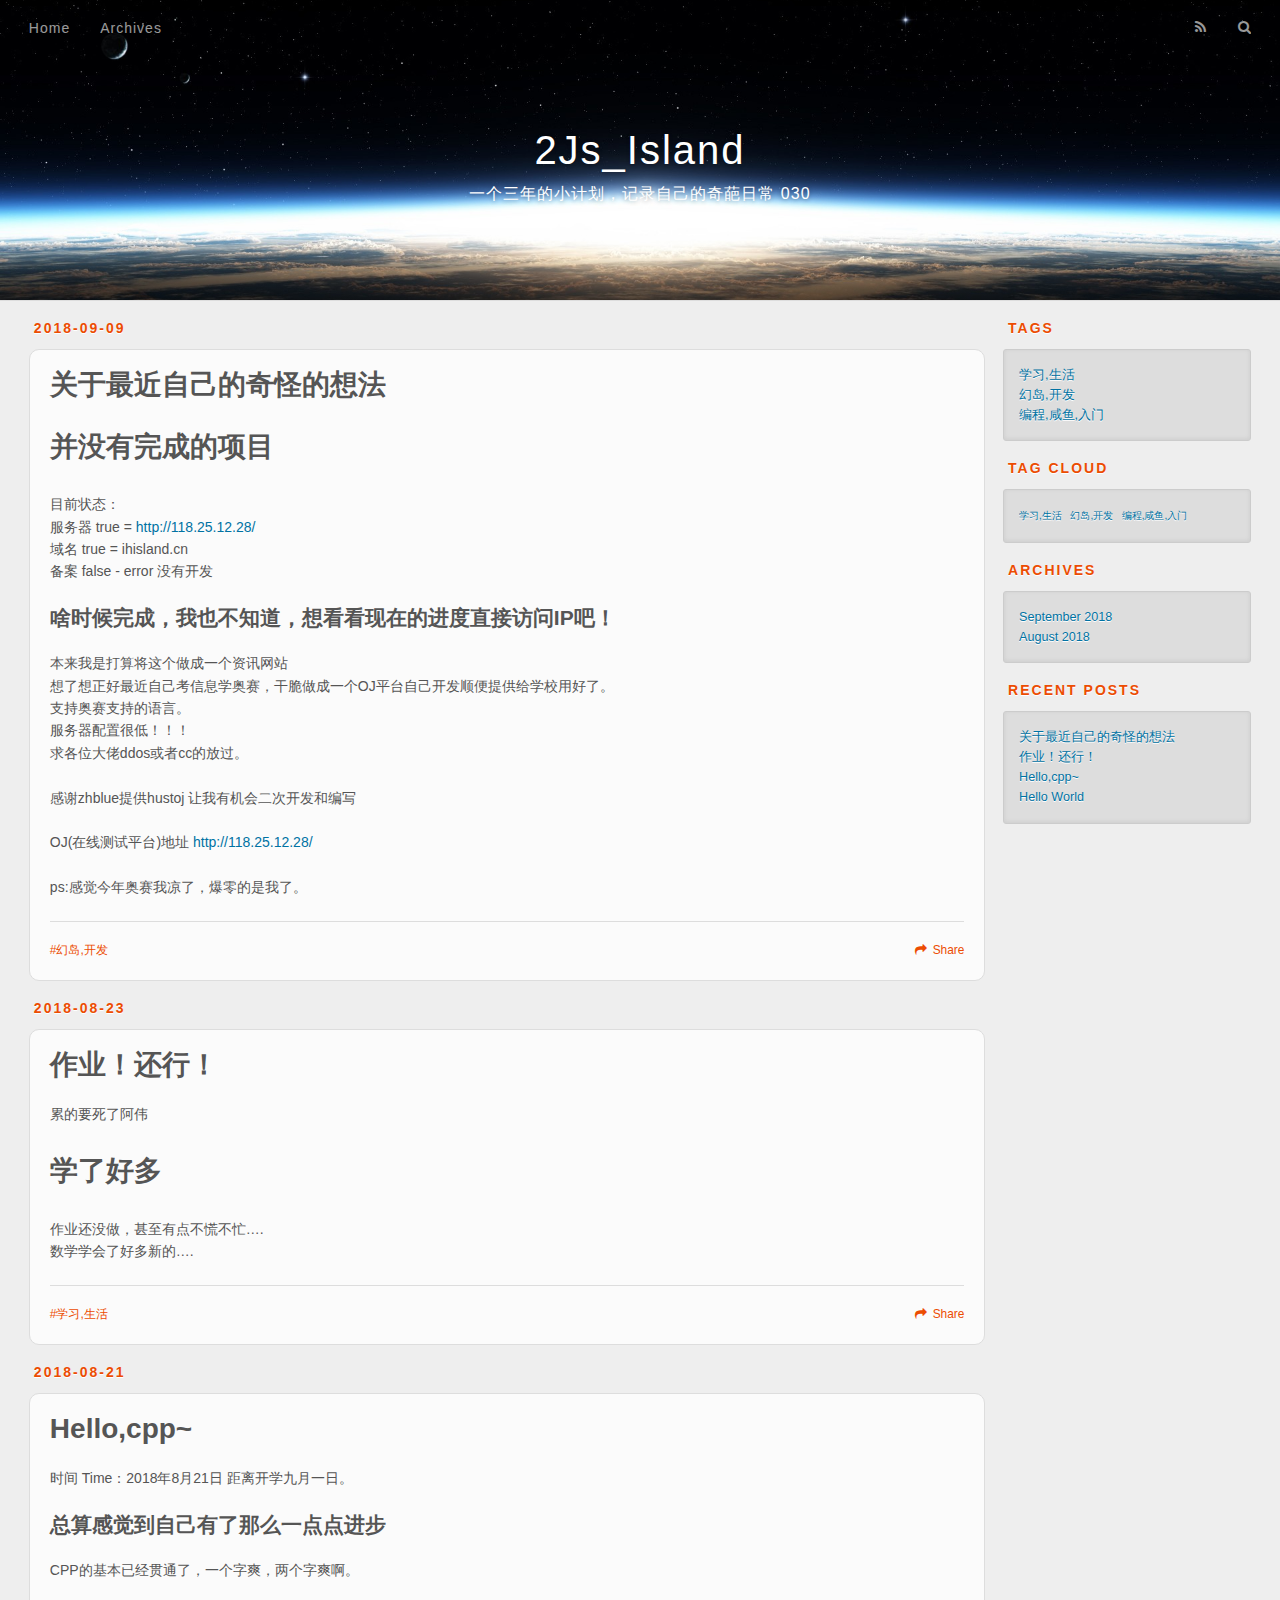
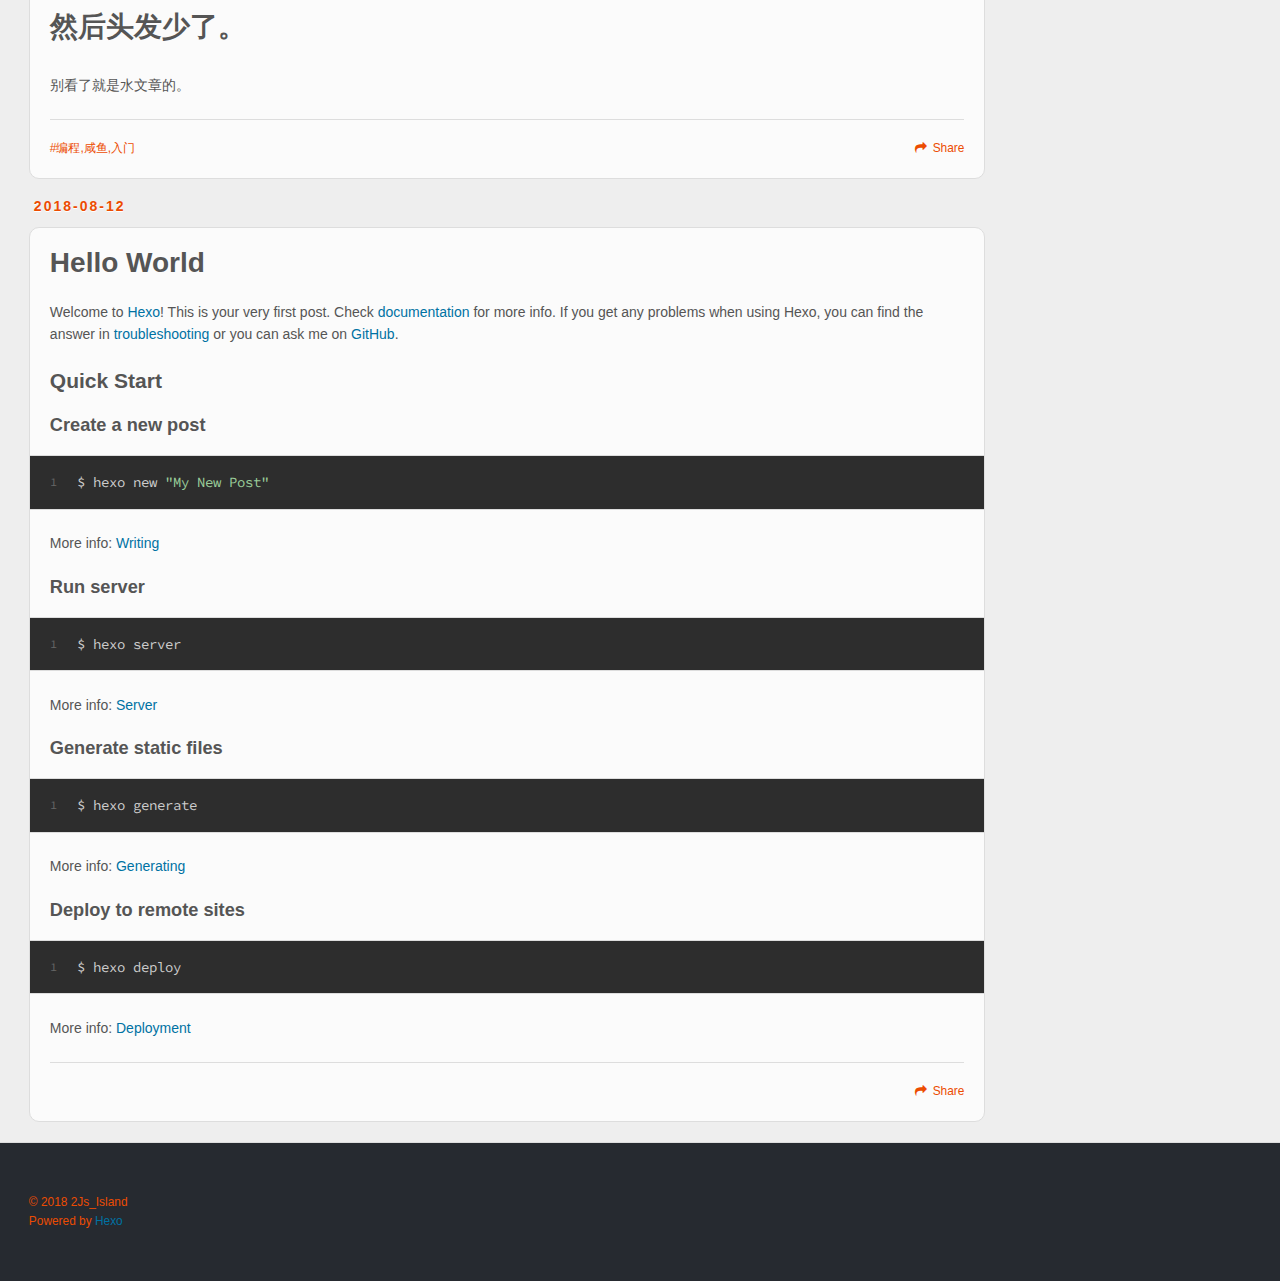
==== commit f65f4c9a: "Site updated: 2018-09-21 18:48:42" ====
--- a/index.html
+++ b/index.html
@@ -84,7 +84,7 @@
         
   
     <h1 itemprop="name">
-      <a class="article-title" href="/2018/09/09/what-is-this/">what is this</a>
+      <a class="article-title" href="/2018/09/09/what-is-this/">关于最近自己的奇怪的想法</a>
     </h1>
   
 
@@ -93,11 +93,15 @@
     <div class="article-entry" itemprop="articleBody">
       
         <h1 id="并没有完成的项目"><a href="#并没有完成的项目" class="headerlink" title="并没有完成的项目"></a>并没有完成的项目</h1><p> 目前状态：<br> 服务器 true = <a href="http://118.25.12.28/" target="_blank" rel="noopener">http://118.25.12.28/</a><br> 域名 true = ihisland.cn<br> 备案 false - error 没有开发</p>
-<h2 id="啥时候完成，我也不知道，想看看现在的进度直接访问IP吧！"><a href="#啥时候完成，我也不知道，想看看现在的进度直接访问IP吧！" class="headerlink" title="啥时候完成，我也不知道，想看看现在的进度直接访问IP吧！"></a>啥时候完成，我也不知道，想看看现在的进度直接访问IP吧！</h2>
+<h2 id="啥时候完成，我也不知道，想看看现在的进度直接访问IP吧！"><a href="#啥时候完成，我也不知道，想看看现在的进度直接访问IP吧！" class="headerlink" title="啥时候完成，我也不知道，想看看现在的进度直接访问IP吧！"></a>啥时候完成，我也不知道，想看看现在的进度直接访问IP吧！</h2><p>本来我是打算将这个做成一个资讯网站<br>想了想正好最近自己考信息学奥赛，干脆做成一个OJ平台自己开发顺便提供给学校用好了。<br>支持奥赛支持的语言。<br>服务器配置很低！！！<br>求各位大佬ddos或者cc的放过。</p>
+<p>感谢zhblue提供hustoj 让我有机会二次开发和编写</p>
+<p>OJ(在线测试平台)地址 <a href="http://118.25.12.28/" target="_blank" rel="noopener">http://118.25.12.28/</a></p>
+<p>ps:感觉今年奥赛我凉了，爆零的是我了。</p>
+
       
     </div>
     <footer class="article-footer">
-      <a data-url="https://tdsoc2002.github.io/2018/09/09/what-is-this/" data-id="cjlu7x3gh00035oondibo1pca" class="article-share-link">Share</a>
+      <a data-url="https://tdsoc2002.github.io/2018/09/09/what-is-this/" data-id="cjmbvtxmd0002n0on91a7skje" class="article-share-link">Share</a>
       
       
   <ul class="article-tag-list"><li class="article-tag-list-item"><a class="article-tag-list-link" href="/tags/幻岛-开发/">幻岛,开发</a></li></ul>
@@ -137,7 +141,7 @@
       
     </div>
     <footer class="article-footer">
-      <a data-url="https://tdsoc2002.github.io/2018/08/23/homework-yse/" data-id="cjlu7x3gh00045oon6yb9fwyt" class="article-share-link">Share</a>
+      <a data-url="https://tdsoc2002.github.io/2018/08/23/homework-yse/" data-id="cjmbvtxmf0004n0onjk406f4w" class="article-share-link">Share</a>
       
       
   <ul class="article-tag-list"><li class="article-tag-list-item"><a class="article-tag-list-link" href="/tags/学习-生活/">学习,生活</a></li></ul>
@@ -178,7 +182,7 @@
       
     </div>
     <footer class="article-footer">
-      <a data-url="https://tdsoc2002.github.io/2018/08/21/hello-cpp/" data-id="cjlu7x3g200005ooni7914ogl" class="article-share-link">Share</a>
+      <a data-url="https://tdsoc2002.github.io/2018/08/21/hello-cpp/" data-id="cjmbvtxmb0001n0onr5g6xnlo" class="article-share-link">Share</a>
       
       
   <ul class="article-tag-list"><li class="article-tag-list-item"><a class="article-tag-list-link" href="/tags/编程-咸鱼-入门/">编程,咸鱼,入门</a></li></ul>
@@ -225,7 +229,7 @@
       
     </div>
     <footer class="article-footer">
-      <a data-url="https://tdsoc2002.github.io/2018/08/12/hello-world/" data-id="cjlu7x3h100095oont3y3kjka" class="article-share-link">Share</a>
+      <a data-url="https://tdsoc2002.github.io/2018/08/12/hello-world/" data-id="cjmbvtxm70000n0on0i9gcmqd" class="article-share-link">Share</a>
       
       
     </footer>
@@ -280,7 +284,7 @@
       <ul>
         
           <li>
-            <a href="/2018/09/09/what-is-this/">what is this</a>
+            <a href="/2018/09/09/what-is-this/">关于最近自己的奇怪的想法</a>
           </li>
         
           <li>
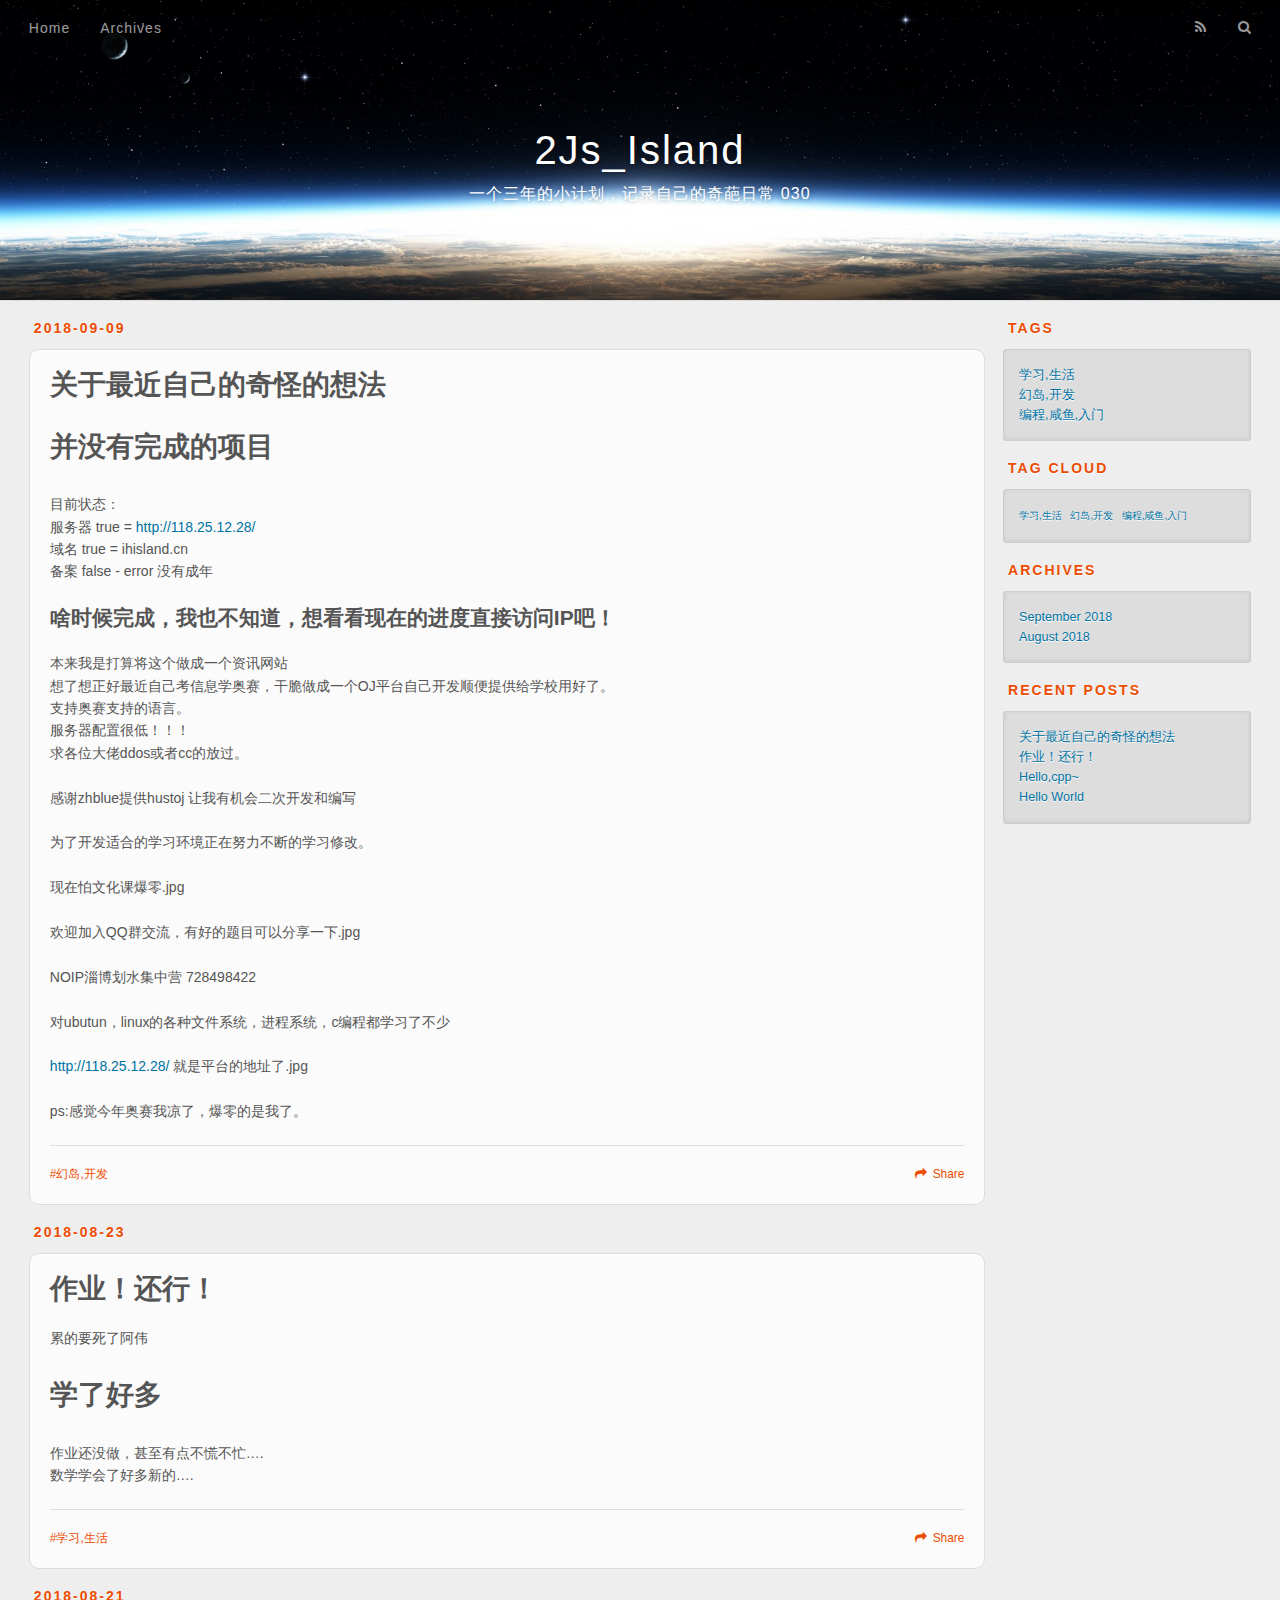
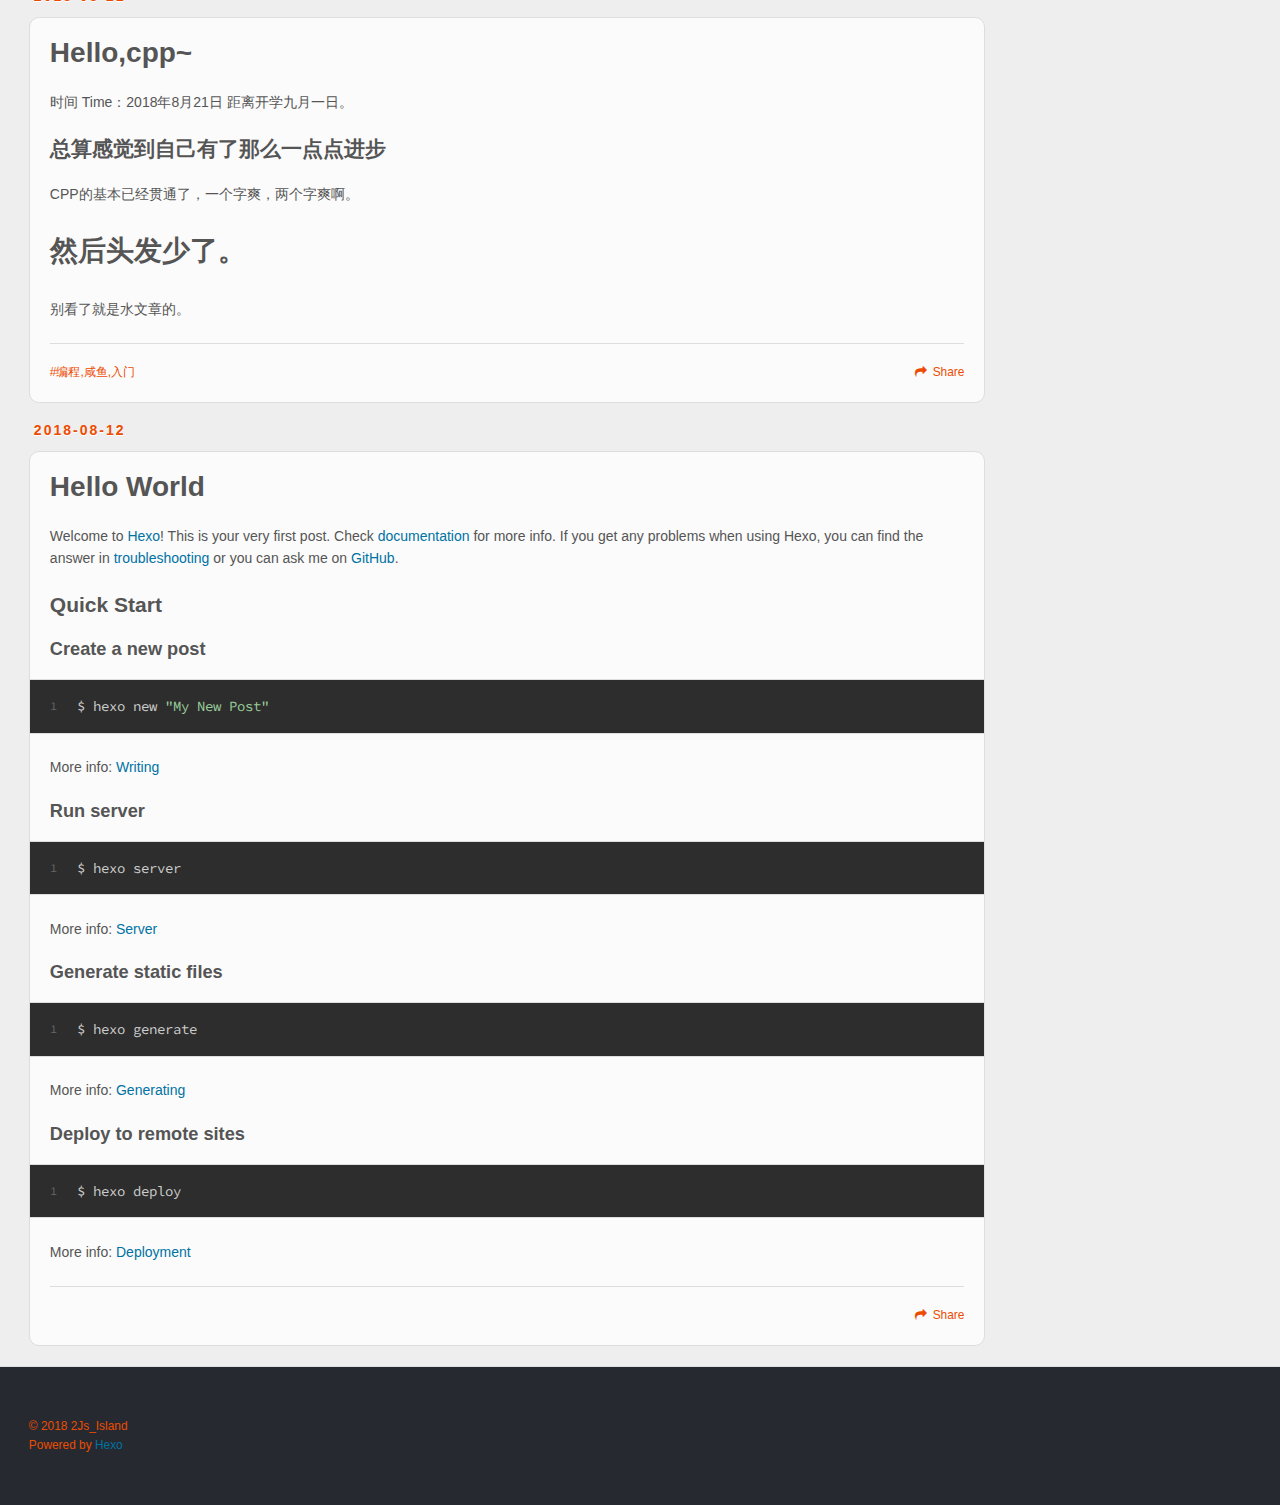
==== commit 975aecd0: "Site updated: 2018-09-21 18:55:37" ====
--- a/index.html
+++ b/index.html
@@ -92,16 +92,21 @@
     
     <div class="article-entry" itemprop="articleBody">
       
-        <h1 id="并没有完成的项目"><a href="#并没有完成的项目" class="headerlink" title="并没有完成的项目"></a>并没有完成的项目</h1><p> 目前状态：<br> 服务器 true = <a href="http://118.25.12.28/" target="_blank" rel="noopener">http://118.25.12.28/</a><br> 域名 true = ihisland.cn<br> 备案 false - error 没有开发</p>
+        <h1 id="并没有完成的项目"><a href="#并没有完成的项目" class="headerlink" title="并没有完成的项目"></a>并没有完成的项目</h1><p> 目前状态：<br> 服务器 true = <a href="http://118.25.12.28/" target="_blank" rel="noopener">http://118.25.12.28/</a><br> 域名 true = ihisland.cn<br> 备案 false - error 没有成年</p>
 <h2 id="啥时候完成，我也不知道，想看看现在的进度直接访问IP吧！"><a href="#啥时候完成，我也不知道，想看看现在的进度直接访问IP吧！" class="headerlink" title="啥时候完成，我也不知道，想看看现在的进度直接访问IP吧！"></a>啥时候完成，我也不知道，想看看现在的进度直接访问IP吧！</h2><p>本来我是打算将这个做成一个资讯网站<br>想了想正好最近自己考信息学奥赛，干脆做成一个OJ平台自己开发顺便提供给学校用好了。<br>支持奥赛支持的语言。<br>服务器配置很低！！！<br>求各位大佬ddos或者cc的放过。</p>
 <p>感谢zhblue提供hustoj 让我有机会二次开发和编写</p>
-<p>OJ(在线测试平台)地址 <a href="http://118.25.12.28/" target="_blank" rel="noopener">http://118.25.12.28/</a></p>
+<p>为了开发适合的学习环境正在努力不断的学习修改。</p>
+<p>现在怕文化课爆零.jpg</p>
+<p>欢迎加入QQ群交流，有好的题目可以分享一下.jpg</p>
+<p>NOIP淄博划水集中营 728498422</p>
+<p>对ubutun，linux的各种文件系统，进程系统，c编程都学习了不少</p>
+<p><a href="http://118.25.12.28/" target="_blank" rel="noopener">http://118.25.12.28/</a> 就是平台的地址了.jpg</p>
 <p>ps:感觉今年奥赛我凉了，爆零的是我了。</p>
 
       
     </div>
     <footer class="article-footer">
-      <a data-url="https://tdsoc2002.github.io/2018/09/09/what-is-this/" data-id="cjmbvtxmd0002n0on91a7skje" class="article-share-link">Share</a>
+      <a data-url="https://tdsoc2002.github.io/2018/09/09/what-is-this/" data-id="cjmbw2tzz0004scond33kqskw" class="article-share-link">Share</a>
       
       
   <ul class="article-tag-list"><li class="article-tag-list-item"><a class="article-tag-list-link" href="/tags/幻岛-开发/">幻岛,开发</a></li></ul>
@@ -141,7 +146,7 @@
       
     </div>
     <footer class="article-footer">
-      <a data-url="https://tdsoc2002.github.io/2018/08/23/homework-yse/" data-id="cjmbvtxmf0004n0onjk406f4w" class="article-share-link">Share</a>
+      <a data-url="https://tdsoc2002.github.io/2018/08/23/homework-yse/" data-id="cjmbw2tzw0002sconl58iq11c" class="article-share-link">Share</a>
       
       
   <ul class="article-tag-list"><li class="article-tag-list-item"><a class="article-tag-list-link" href="/tags/学习-生活/">学习,生活</a></li></ul>
@@ -182,7 +187,7 @@
       
     </div>
     <footer class="article-footer">
-      <a data-url="https://tdsoc2002.github.io/2018/08/21/hello-cpp/" data-id="cjmbvtxmb0001n0onr5g6xnlo" class="article-share-link">Share</a>
+      <a data-url="https://tdsoc2002.github.io/2018/08/21/hello-cpp/" data-id="cjmbw2tzu0001scon5jzcicnt" class="article-share-link">Share</a>
       
       
   <ul class="article-tag-list"><li class="article-tag-list-item"><a class="article-tag-list-link" href="/tags/编程-咸鱼-入门/">编程,咸鱼,入门</a></li></ul>
@@ -229,7 +234,7 @@
       
     </div>
     <footer class="article-footer">
-      <a data-url="https://tdsoc2002.github.io/2018/08/12/hello-world/" data-id="cjmbvtxm70000n0on0i9gcmqd" class="article-share-link">Share</a>
+      <a data-url="https://tdsoc2002.github.io/2018/08/12/hello-world/" data-id="cjmbw2tzq0000scona4xegdfl" class="article-share-link">Share</a>
       
       
     </footer>
